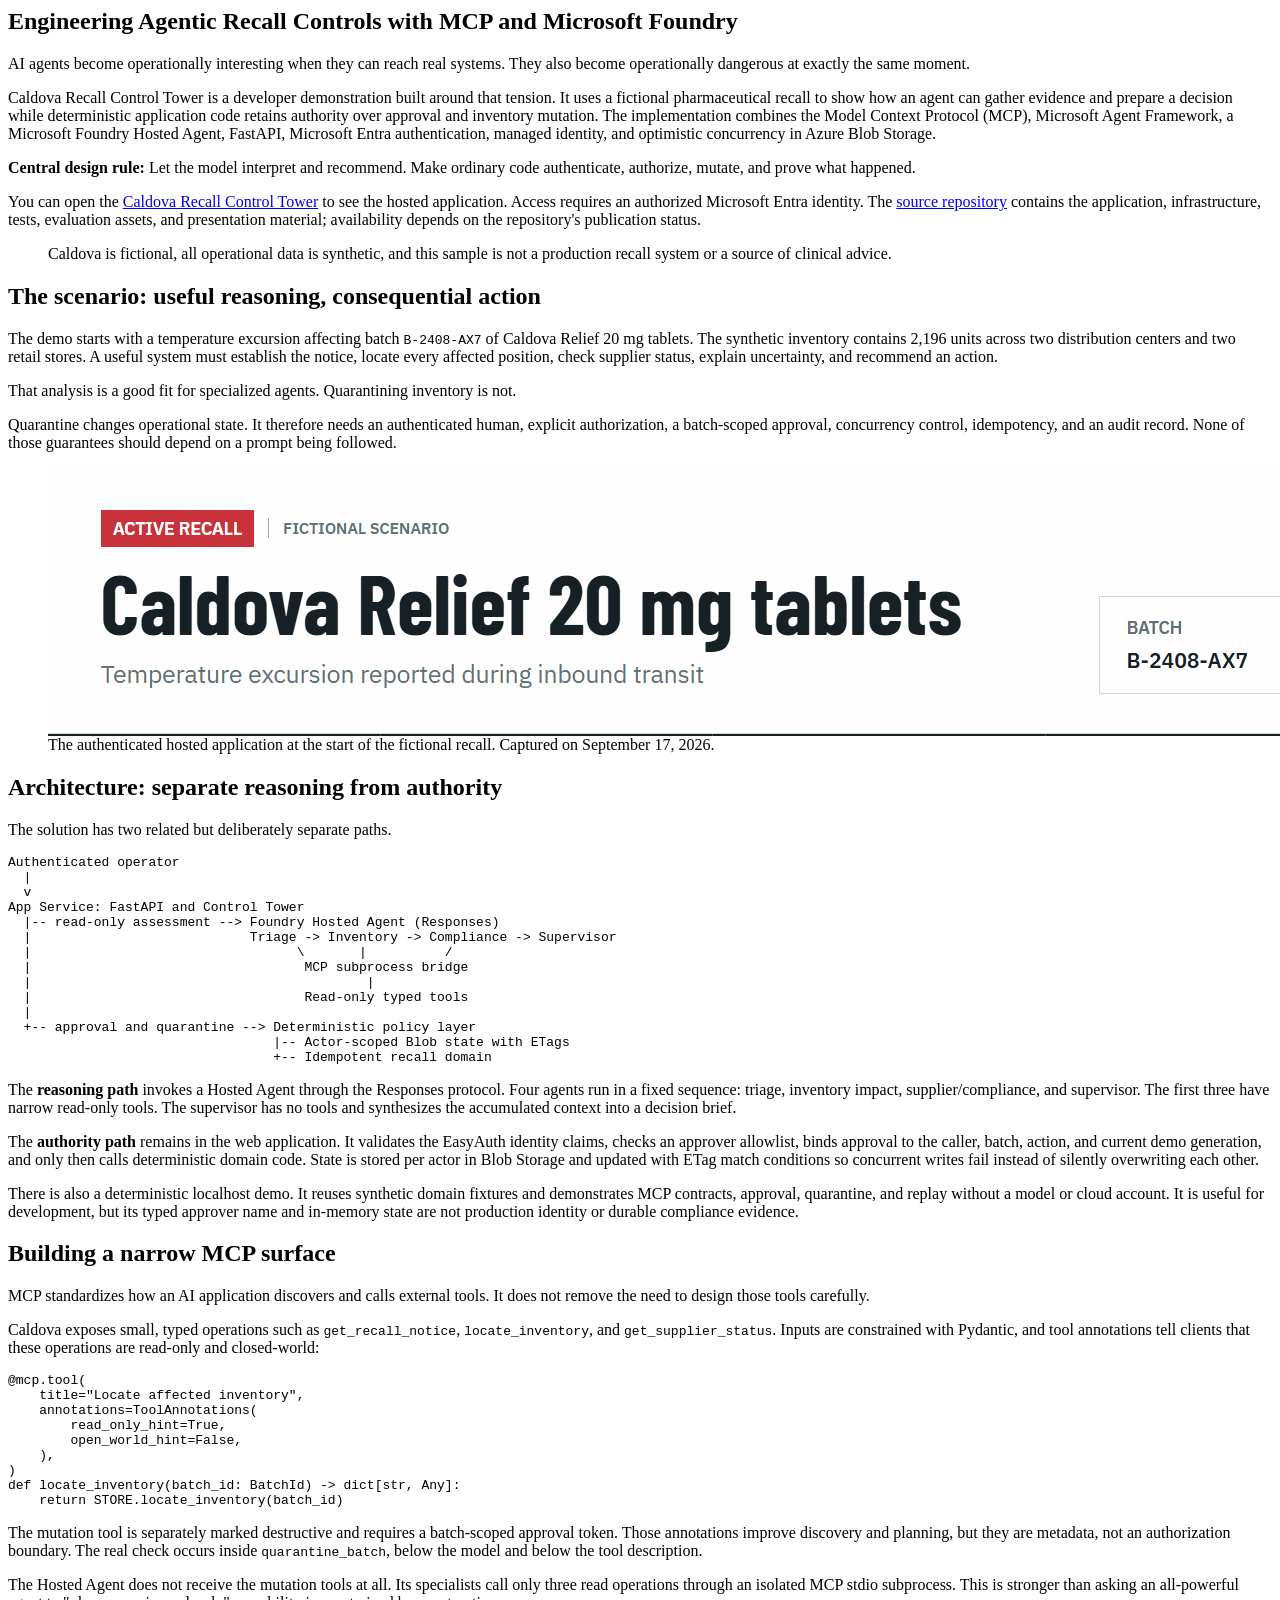
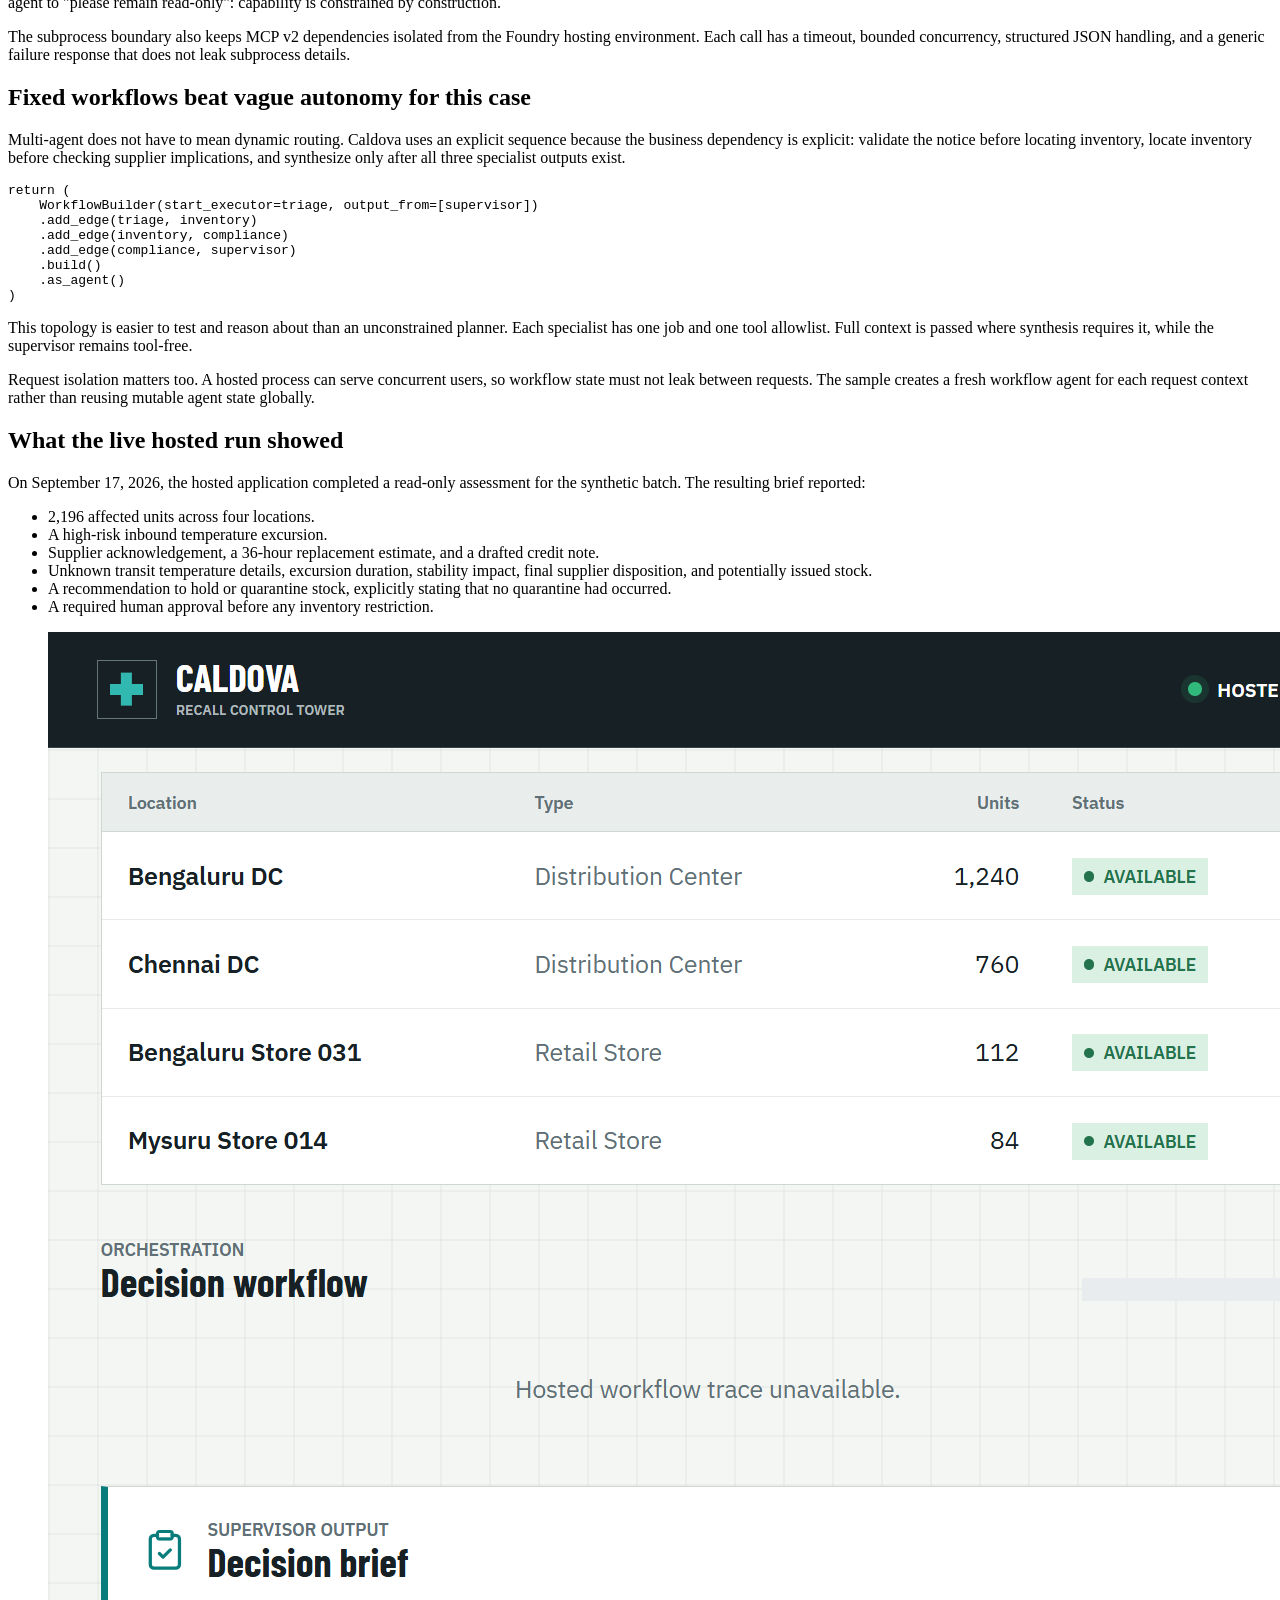
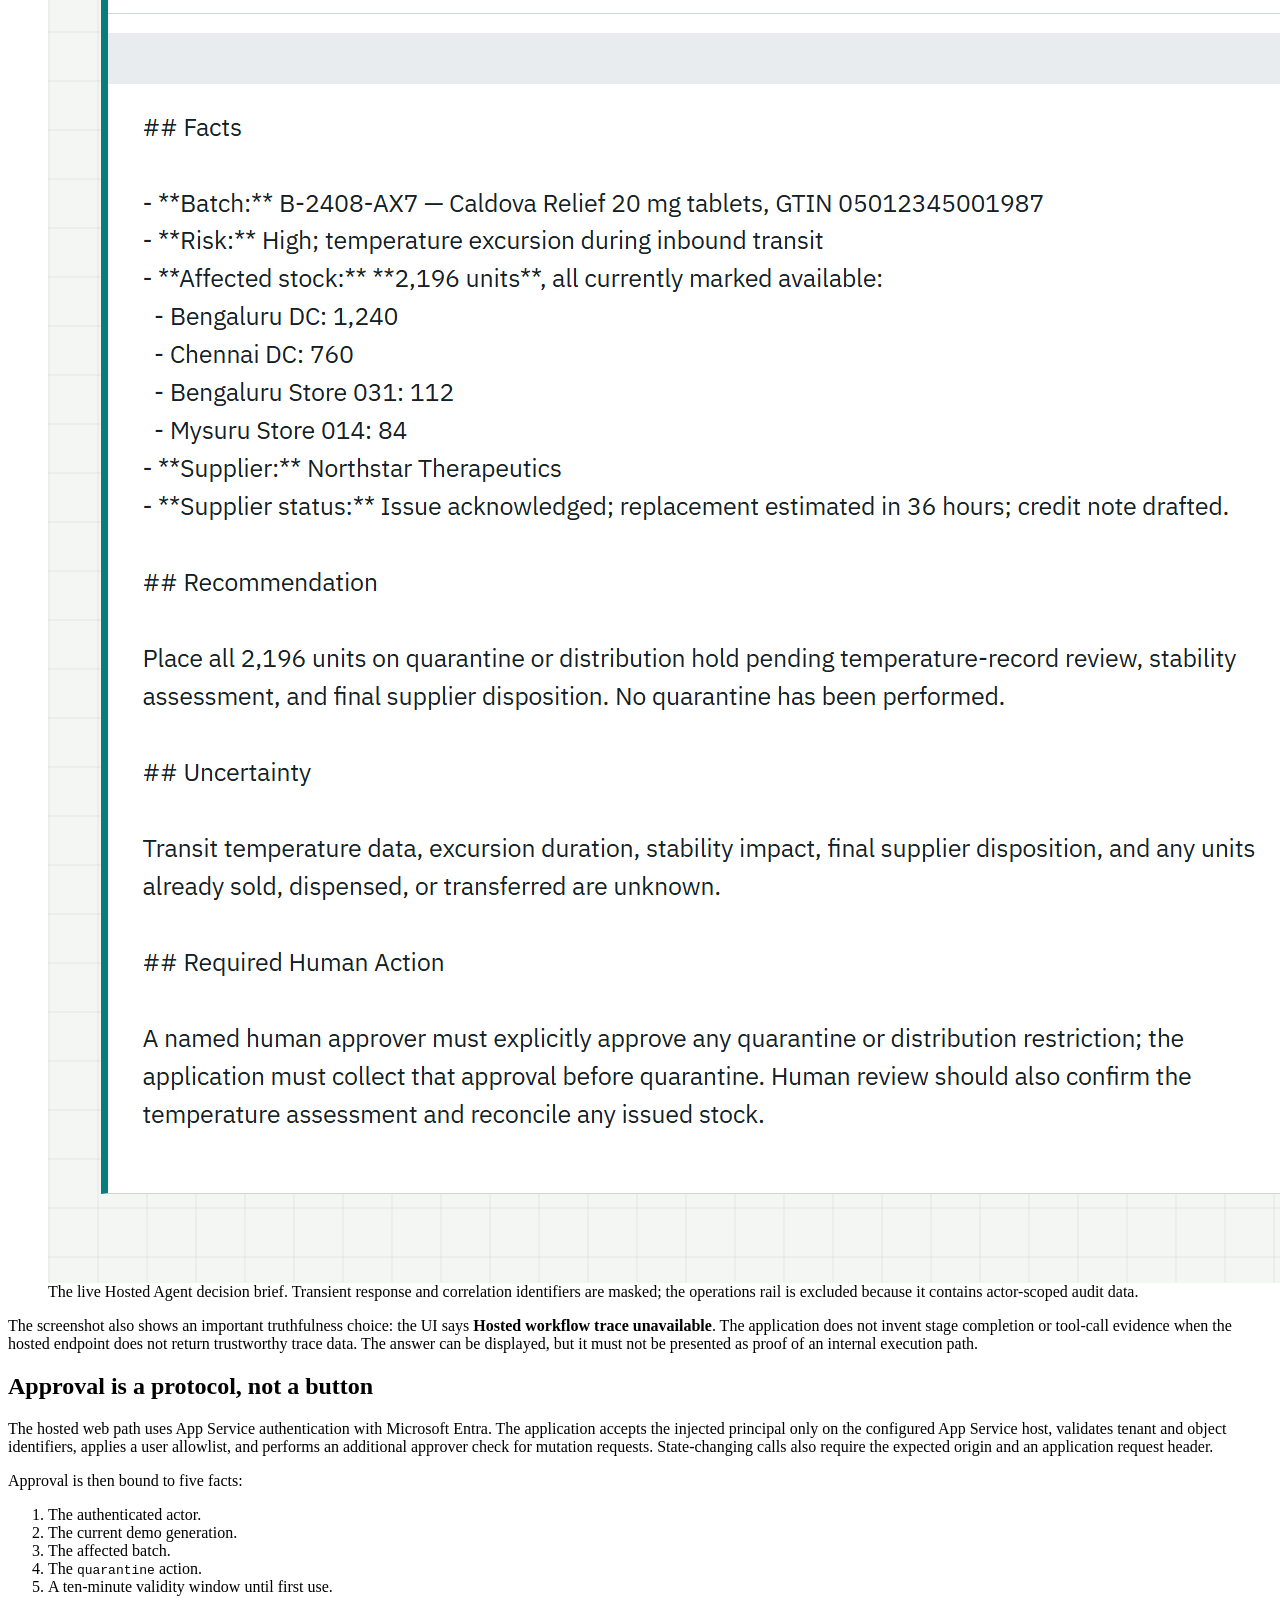
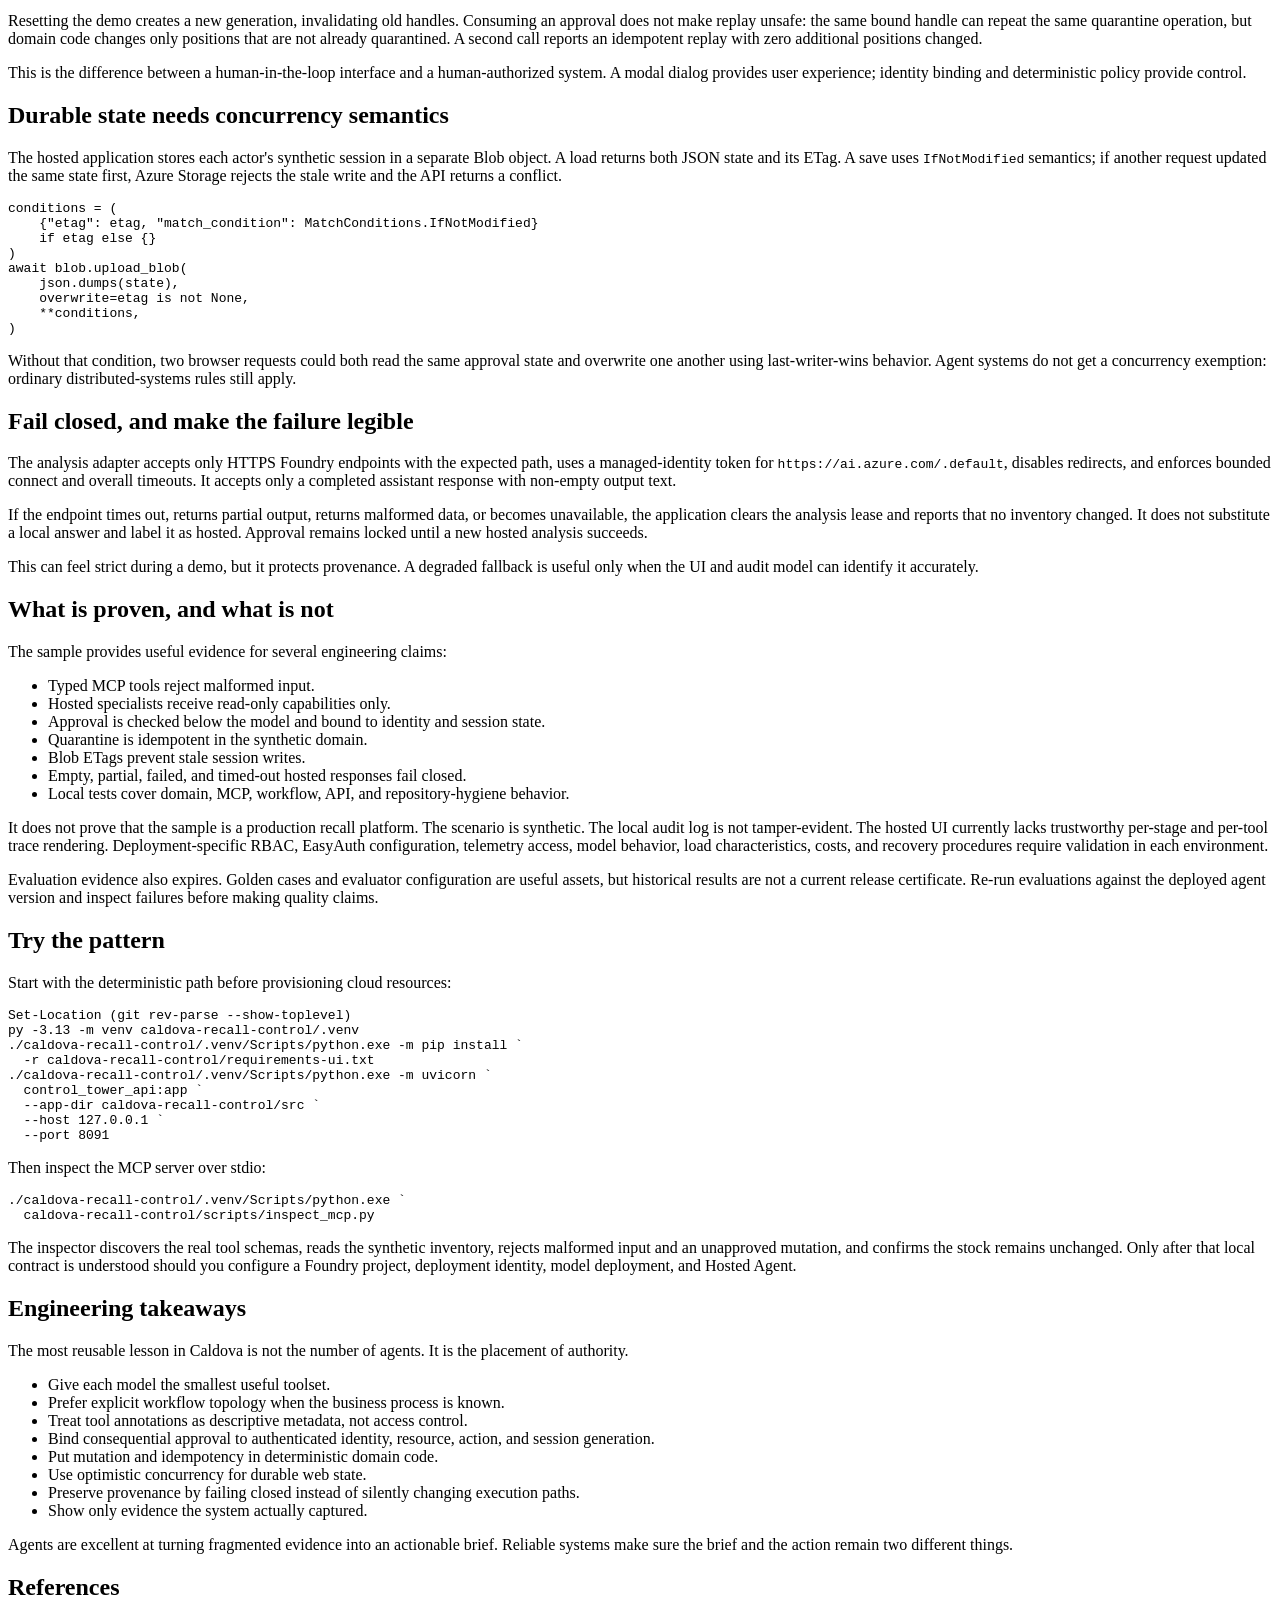
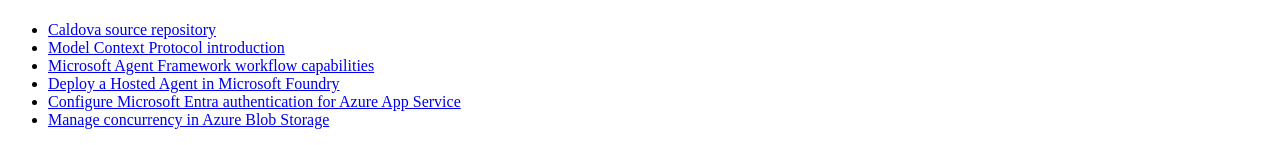
==== caldova-recall-control/blog/engineering-agentic-recall-controls.html @ e6fd1da8 "Add Caldova Recall Control Tower solution Introduce the complete local and hosted Caldova demonstrat" ====
<body>
  <article>
    <h1>Engineering Agentic Recall Controls with MCP and Microsoft Foundry</h1>

    <p>AI agents become operationally interesting when they can reach real systems. They also become operationally dangerous at exactly the same moment.</p>

    <p>Caldova Recall Control Tower is a developer demonstration built around that tension. It uses a fictional pharmaceutical recall to show how an agent can gather evidence and prepare a decision while deterministic application code retains authority over approval and inventory mutation. The implementation combines the Model Context Protocol (MCP), Microsoft Agent Framework, a Microsoft Foundry Hosted Agent, FastAPI, Microsoft Entra authentication, managed identity, and optimistic concurrency in Azure Blob Storage.</p>

    <p><strong>Central design rule:</strong> Let the model interpret and recommend. Make ordinary code authenticate, authorize, mutate, and prove what happened.</p>

    <p>You can open the <a href="https://caldova-web-ti3pdz737nyvg.azurewebsites.net/">Caldova Recall Control Tower</a> to see the hosted application. Access requires an authorized Microsoft Entra identity. The <a href="https://github.com/leestott/mcp-connect">source repository</a> contains the application, infrastructure, tests, evaluation assets, and presentation material; availability depends on the repository's publication status.</p>

    <blockquote><p>Caldova is fictional, all operational data is synthetic, and this sample is not a production recall system or a source of clinical advice.</p></blockquote>

    <h2>The scenario: useful reasoning, consequential action</h2>

    <p>The demo starts with a temperature excursion affecting batch <code>B-2408-AX7</code> of Caldova Relief 20 mg tablets. The synthetic inventory contains 2,196 units across two distribution centers and two retail stores. A useful system must establish the notice, locate every affected position, check supplier status, explain uncertainty, and recommend an action.</p>

    <p>That analysis is a good fit for specialized agents. Quarantining inventory is not.</p>

    <p>Quarantine changes operational state. It therefore needs an authenticated human, explicit authorization, a batch-scoped approval, concurrency control, idempotency, and an audit record. None of those guarantees should depend on a prompt being followed.</p>

    <figure>
      <img src="assets/caldova-hosted-recall-overview.png" alt="Hosted Caldova recall overview showing the fictional batch, supplier, severity, and assessment state">
      <figcaption>The authenticated hosted application at the start of the fictional recall. Captured on September 17, 2026.</figcaption>
    </figure>

    <h2>Architecture: separate reasoning from authority</h2>

    <p>The solution has two related but deliberately separate paths.</p>

    <pre><code>Authenticated operator
  |
  v
App Service: FastAPI and Control Tower
  |-- read-only assessment --&gt; Foundry Hosted Agent (Responses)
  |                            Triage -&gt; Inventory -&gt; Compliance -&gt; Supervisor
  |                                  \       |          /
  |                                   MCP subprocess bridge
  |                                           |
  |                                   Read-only typed tools
  |
  +-- approval and quarantine --&gt; Deterministic policy layer
                                  |-- Actor-scoped Blob state with ETags
                                  +-- Idempotent recall domain</code></pre>

    <p>The <strong>reasoning path</strong> invokes a Hosted Agent through the Responses protocol. Four agents run in a fixed sequence: triage, inventory impact, supplier/compliance, and supervisor. The first three have narrow read-only tools. The supervisor has no tools and synthesizes the accumulated context into a decision brief.</p>

    <p>The <strong>authority path</strong> remains in the web application. It validates the EasyAuth identity claims, checks an approver allowlist, binds approval to the caller, batch, action, and current demo generation, and only then calls deterministic domain code. State is stored per actor in Blob Storage and updated with ETag match conditions so concurrent writes fail instead of silently overwriting each other.</p>

    <p>There is also a deterministic localhost demo. It reuses synthetic domain fixtures and demonstrates MCP contracts, approval, quarantine, and replay without a model or cloud account. It is useful for development, but its typed approver name and in-memory state are not production identity or durable compliance evidence.</p>

    <h2>Building a narrow MCP surface</h2>

    <p>MCP standardizes how an AI application discovers and calls external tools. It does not remove the need to design those tools carefully.</p>

    <p>Caldova exposes small, typed operations such as <code>get_recall_notice</code>, <code>locate_inventory</code>, and <code>get_supplier_status</code>. Inputs are constrained with Pydantic, and tool annotations tell clients that these operations are read-only and closed-world:</p>

    <pre><code class="language-python">@mcp.tool(
    title="Locate affected inventory",
    annotations=ToolAnnotations(
        read_only_hint=True,
        open_world_hint=False,
    ),
)
def locate_inventory(batch_id: BatchId) -&gt; dict[str, Any]:
    return STORE.locate_inventory(batch_id)</code></pre>

    <p>The mutation tool is separately marked destructive and requires a batch-scoped approval token. Those annotations improve discovery and planning, but they are metadata, not an authorization boundary. The real check occurs inside <code>quarantine_batch</code>, below the model and below the tool description.</p>

    <p>The Hosted Agent does not receive the mutation tools at all. Its specialists call only three read operations through an isolated MCP stdio subprocess. This is stronger than asking an all-powerful agent to &quot;please remain read-only&quot;: capability is constrained by construction.</p>

    <p>The subprocess boundary also keeps MCP v2 dependencies isolated from the Foundry hosting environment. Each call has a timeout, bounded concurrency, structured JSON handling, and a generic failure response that does not leak subprocess details.</p>

    <h2>Fixed workflows beat vague autonomy for this case</h2>

    <p>Multi-agent does not have to mean dynamic routing. Caldova uses an explicit sequence because the business dependency is explicit: validate the notice before locating inventory, locate inventory before checking supplier implications, and synthesize only after all three specialist outputs exist.</p>

    <pre><code class="language-python">return (
    WorkflowBuilder(start_executor=triage, output_from=[supervisor])
    .add_edge(triage, inventory)
    .add_edge(inventory, compliance)
    .add_edge(compliance, supervisor)
    .build()
    .as_agent()
)</code></pre>

    <p>This topology is easier to test and reason about than an unconstrained planner. Each specialist has one job and one tool allowlist. Full context is passed where synthesis requires it, while the supervisor remains tool-free.</p>

    <p>Request isolation matters too. A hosted process can serve concurrent users, so workflow state must not leak between requests. The sample creates a fresh workflow agent for each request context rather than reusing mutable agent state globally.</p>

    <h2>What the live hosted run showed</h2>

    <p>On September 17, 2026, the hosted application completed a read-only assessment for the synthetic batch. The resulting brief reported:</p>

    <ul>
      <li>2,196 affected units across four locations.</li>
      <li>A high-risk inbound temperature excursion.</li>
      <li>Supplier acknowledgement, a 36-hour replacement estimate, and a drafted credit note.</li>
      <li>Unknown transit temperature details, excursion duration, stability impact, final supplier disposition, and potentially issued stock.</li>
      <li>A recommendation to hold or quarantine stock, explicitly stating that no quarantine had occurred.</li>
      <li>A required human approval before any inventory restriction.</li>
    </ul>

    <figure>
      <img src="assets/caldova-hosted-decision-brief.png" alt="Hosted Caldova inventory and model-generated decision brief with transient request identifiers masked">
      <figcaption>The live Hosted Agent decision brief. Transient response and correlation identifiers are masked; the operations rail is excluded because it contains actor-scoped audit data.</figcaption>
    </figure>

    <p>The screenshot also shows an important truthfulness choice: the UI says <strong>Hosted workflow trace unavailable</strong>. The application does not invent stage completion or tool-call evidence when the hosted endpoint does not return trustworthy trace data. The answer can be displayed, but it must not be presented as proof of an internal execution path.</p>

    <h2>Approval is a protocol, not a button</h2>

    <p>The hosted web path uses App Service authentication with Microsoft Entra. The application accepts the injected principal only on the configured App Service host, validates tenant and object identifiers, applies a user allowlist, and performs an additional approver check for mutation requests. State-changing calls also require the expected origin and an application request header.</p>

    <p>Approval is then bound to five facts:</p>

    <ol>
      <li>The authenticated actor.</li>
      <li>The current demo generation.</li>
      <li>The affected batch.</li>
      <li>The <code>quarantine</code> action.</li>
      <li>A ten-minute validity window until first use.</li>
    </ol>

    <p>Resetting the demo creates a new generation, invalidating old handles. Consuming an approval does not make replay unsafe: the same bound handle can repeat the same quarantine operation, but domain code changes only positions that are not already quarantined. A second call reports an idempotent replay with zero additional positions changed.</p>

    <p>This is the difference between a human-in-the-loop interface and a human-authorized system. A modal dialog provides user experience; identity binding and deterministic policy provide control.</p>

    <h2>Durable state needs concurrency semantics</h2>

    <p>The hosted application stores each actor's synthetic session in a separate Blob object. A load returns both JSON state and its ETag. A save uses <code>IfNotModified</code> semantics; if another request updated the same state first, Azure Storage rejects the stale write and the API returns a conflict.</p>

    <pre><code class="language-python">conditions = (
    {"etag": etag, "match_condition": MatchConditions.IfNotModified}
    if etag else {}
)
await blob.upload_blob(
    json.dumps(state),
    overwrite=etag is not None,
    **conditions,
)</code></pre>

    <p>Without that condition, two browser requests could both read the same approval state and overwrite one another using last-writer-wins behavior. Agent systems do not get a concurrency exemption: ordinary distributed-systems rules still apply.</p>

    <h2>Fail closed, and make the failure legible</h2>

    <p>The analysis adapter accepts only HTTPS Foundry endpoints with the expected path, uses a managed-identity token for <code>https://ai.azure.com/.default</code>, disables redirects, and enforces bounded connect and overall timeouts. It accepts only a completed assistant response with non-empty output text.</p>

    <p>If the endpoint times out, returns partial output, returns malformed data, or becomes unavailable, the application clears the analysis lease and reports that no inventory changed. It does not substitute a local answer and label it as hosted. Approval remains locked until a new hosted analysis succeeds.</p>

    <p>This can feel strict during a demo, but it protects provenance. A degraded fallback is useful only when the UI and audit model can identify it accurately.</p>

    <h2>What is proven, and what is not</h2>

    <p>The sample provides useful evidence for several engineering claims:</p>

    <ul>
      <li>Typed MCP tools reject malformed input.</li>
      <li>Hosted specialists receive read-only capabilities only.</li>
      <li>Approval is checked below the model and bound to identity and session state.</li>
      <li>Quarantine is idempotent in the synthetic domain.</li>
      <li>Blob ETags prevent stale session writes.</li>
      <li>Empty, partial, failed, and timed-out hosted responses fail closed.</li>
      <li>Local tests cover domain, MCP, workflow, API, and repository-hygiene behavior.</li>
    </ul>

    <p>It does not prove that the sample is a production recall platform. The scenario is synthetic. The local audit log is not tamper-evident. The hosted UI currently lacks trustworthy per-stage and per-tool trace rendering. Deployment-specific RBAC, EasyAuth configuration, telemetry access, model behavior, load characteristics, costs, and recovery procedures require validation in each environment.</p>

    <p>Evaluation evidence also expires. Golden cases and evaluator configuration are useful assets, but historical results are not a current release certificate. Re-run evaluations against the deployed agent version and inspect failures before making quality claims.</p>

    <h2>Try the pattern</h2>

    <p>Start with the deterministic path before provisioning cloud resources:</p>

    <pre><code class="language-powershell">Set-Location (git rev-parse --show-toplevel)
py -3.13 -m venv caldova-recall-control/.venv
./caldova-recall-control/.venv/Scripts/python.exe -m pip install `
  -r caldova-recall-control/requirements-ui.txt
./caldova-recall-control/.venv/Scripts/python.exe -m uvicorn `
  control_tower_api:app `
  --app-dir caldova-recall-control/src `
  --host 127.0.0.1 `
  --port 8091</code></pre>

    <p>Then inspect the MCP server over stdio:</p>

    <pre><code class="language-powershell">./caldova-recall-control/.venv/Scripts/python.exe `
  caldova-recall-control/scripts/inspect_mcp.py</code></pre>

    <p>The inspector discovers the real tool schemas, reads the synthetic inventory, rejects malformed input and an unapproved mutation, and confirms the stock remains unchanged. Only after that local contract is understood should you configure a Foundry project, deployment identity, model deployment, and Hosted Agent.</p>

    <h2>Engineering takeaways</h2>

    <p>The most reusable lesson in Caldova is not the number of agents. It is the placement of authority.</p>

    <ul>
      <li>Give each model the smallest useful toolset.</li>
      <li>Prefer explicit workflow topology when the business process is known.</li>
      <li>Treat tool annotations as descriptive metadata, not access control.</li>
      <li>Bind consequential approval to authenticated identity, resource, action, and session generation.</li>
      <li>Put mutation and idempotency in deterministic domain code.</li>
      <li>Use optimistic concurrency for durable web state.</li>
      <li>Preserve provenance by failing closed instead of silently changing execution paths.</li>
      <li>Show only evidence the system actually captured.</li>
    </ul>

    <p>Agents are excellent at turning fragmented evidence into an actionable brief. Reliable systems make sure the brief and the action remain two different things.</p>

    <h2>References</h2>

    <ul>
      <li><a href="https://github.com/leestott/mcp-connect">Caldova source repository</a></li>
      <li><a href="https://modelcontextprotocol.io/docs/getting-started/intro">Model Context Protocol introduction</a></li>
      <li><a href="https://learn.microsoft.com/en-us/agent-framework/workflows/">Microsoft Agent Framework workflow capabilities</a></li>
      <li><a href="https://learn.microsoft.com/en-us/azure/foundry/agents/how-to/deploy-hosted-agent">Deploy a Hosted Agent in Microsoft Foundry</a></li>
      <li><a href="https://learn.microsoft.com/en-us/azure/app-service/configure-authentication-provider-aad">Configure Microsoft Entra authentication for Azure App Service</a></li>
      <li><a href="https://learn.microsoft.com/en-us/azure/storage/blobs/concurrency-manage">Manage concurrency in Azure Blob Storage</a></li>
    </ul>
  </article>
</body>
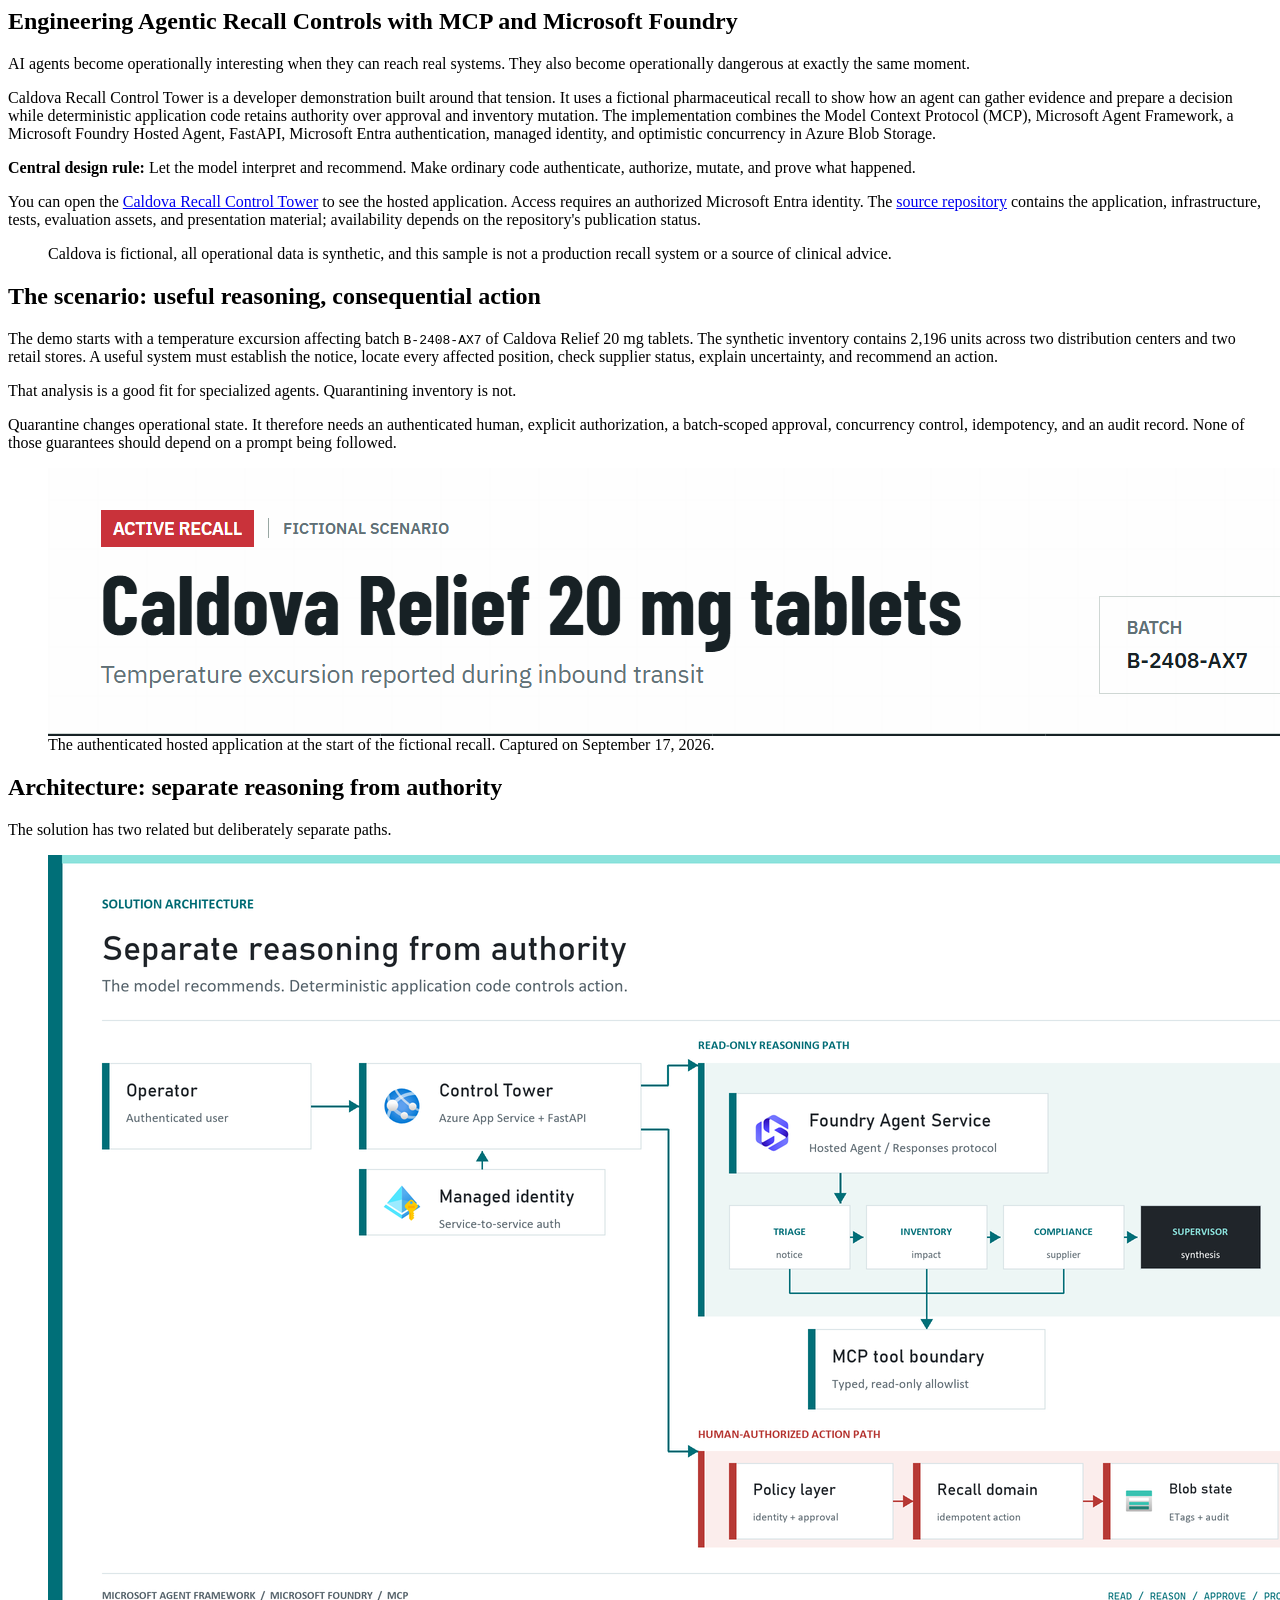
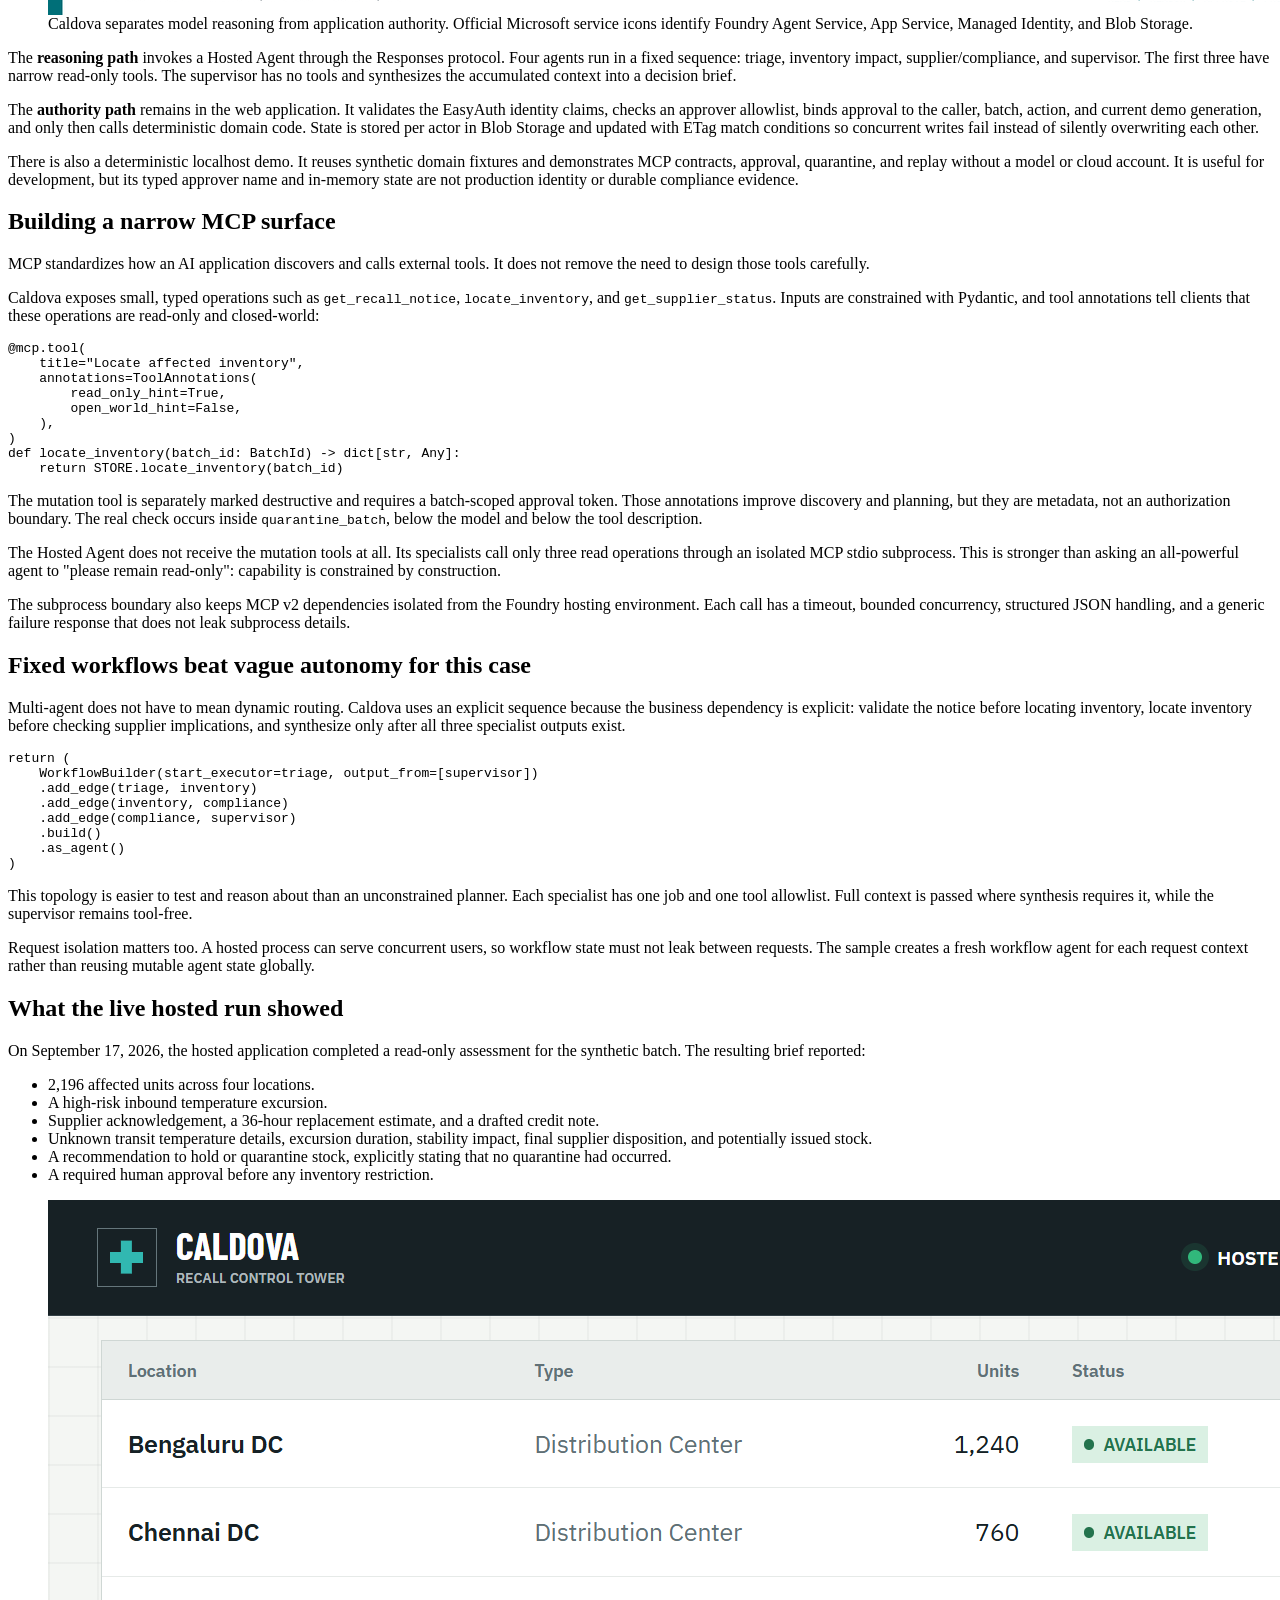
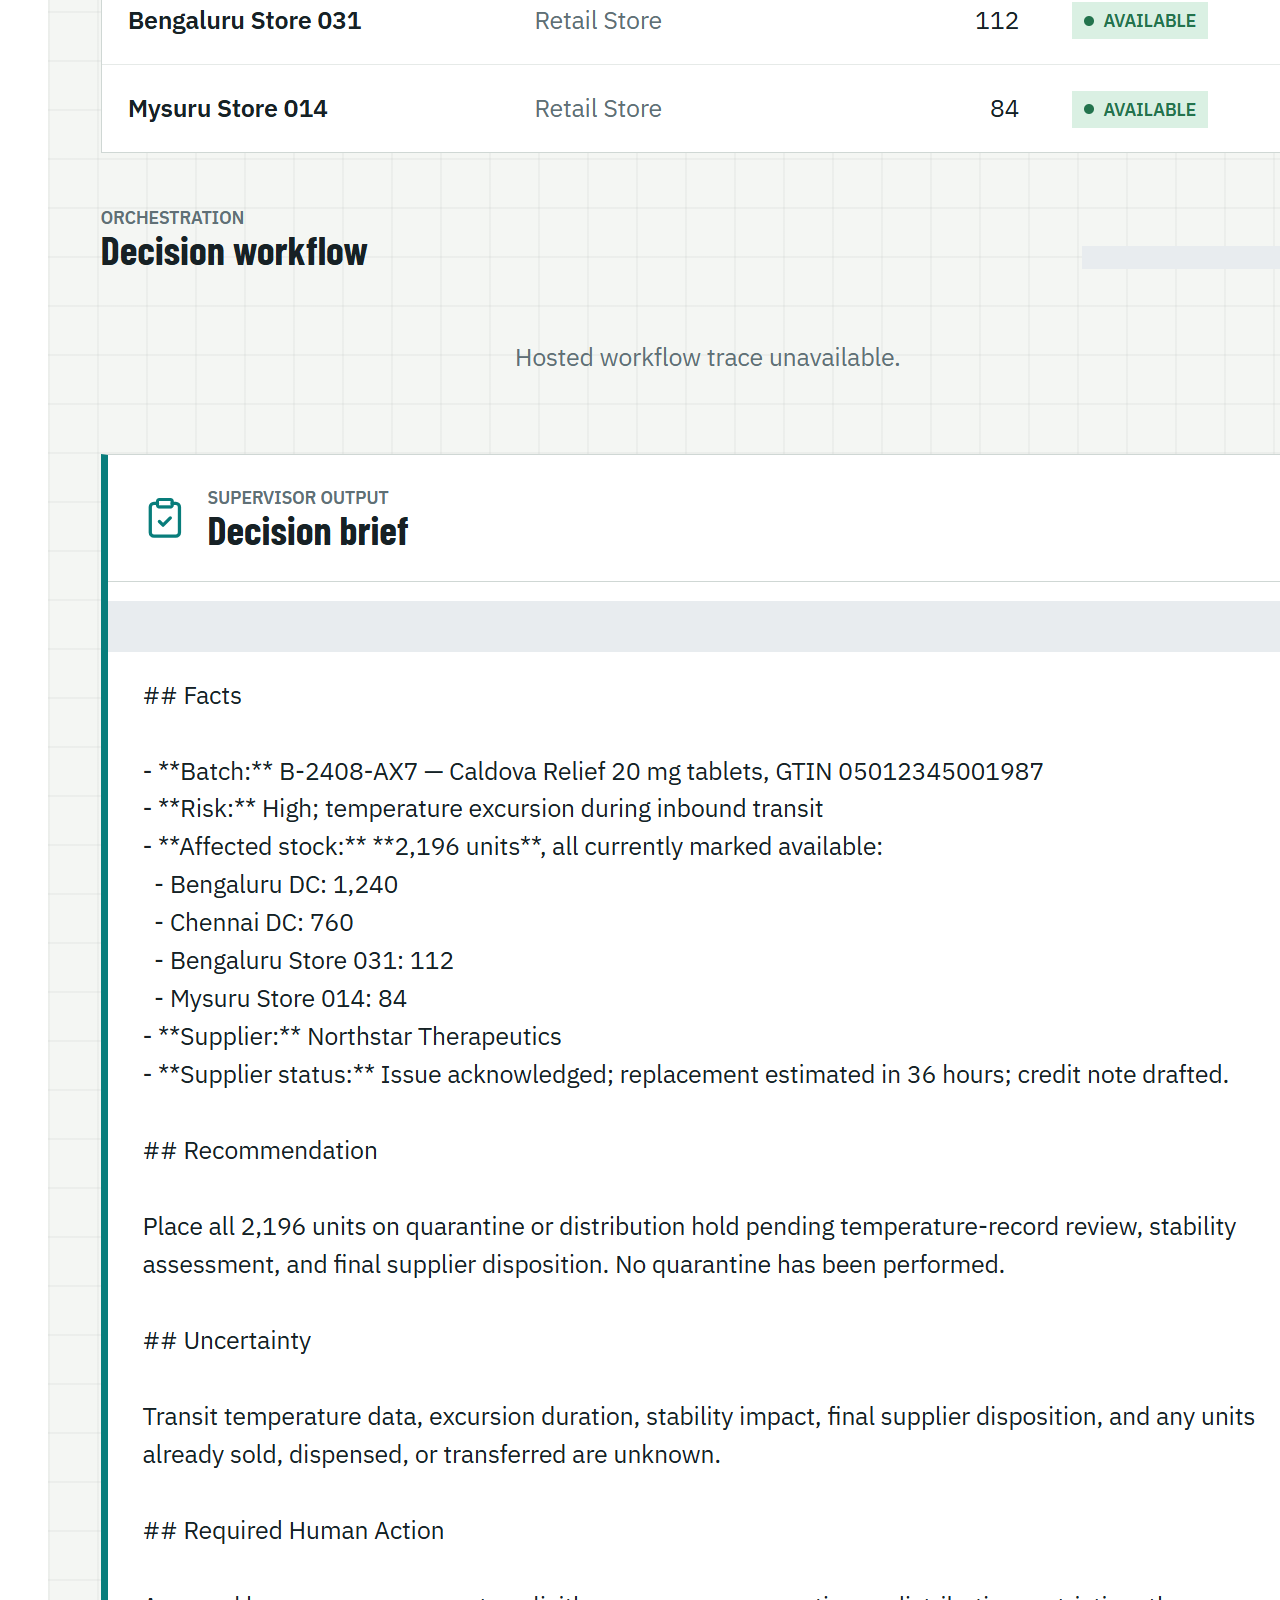
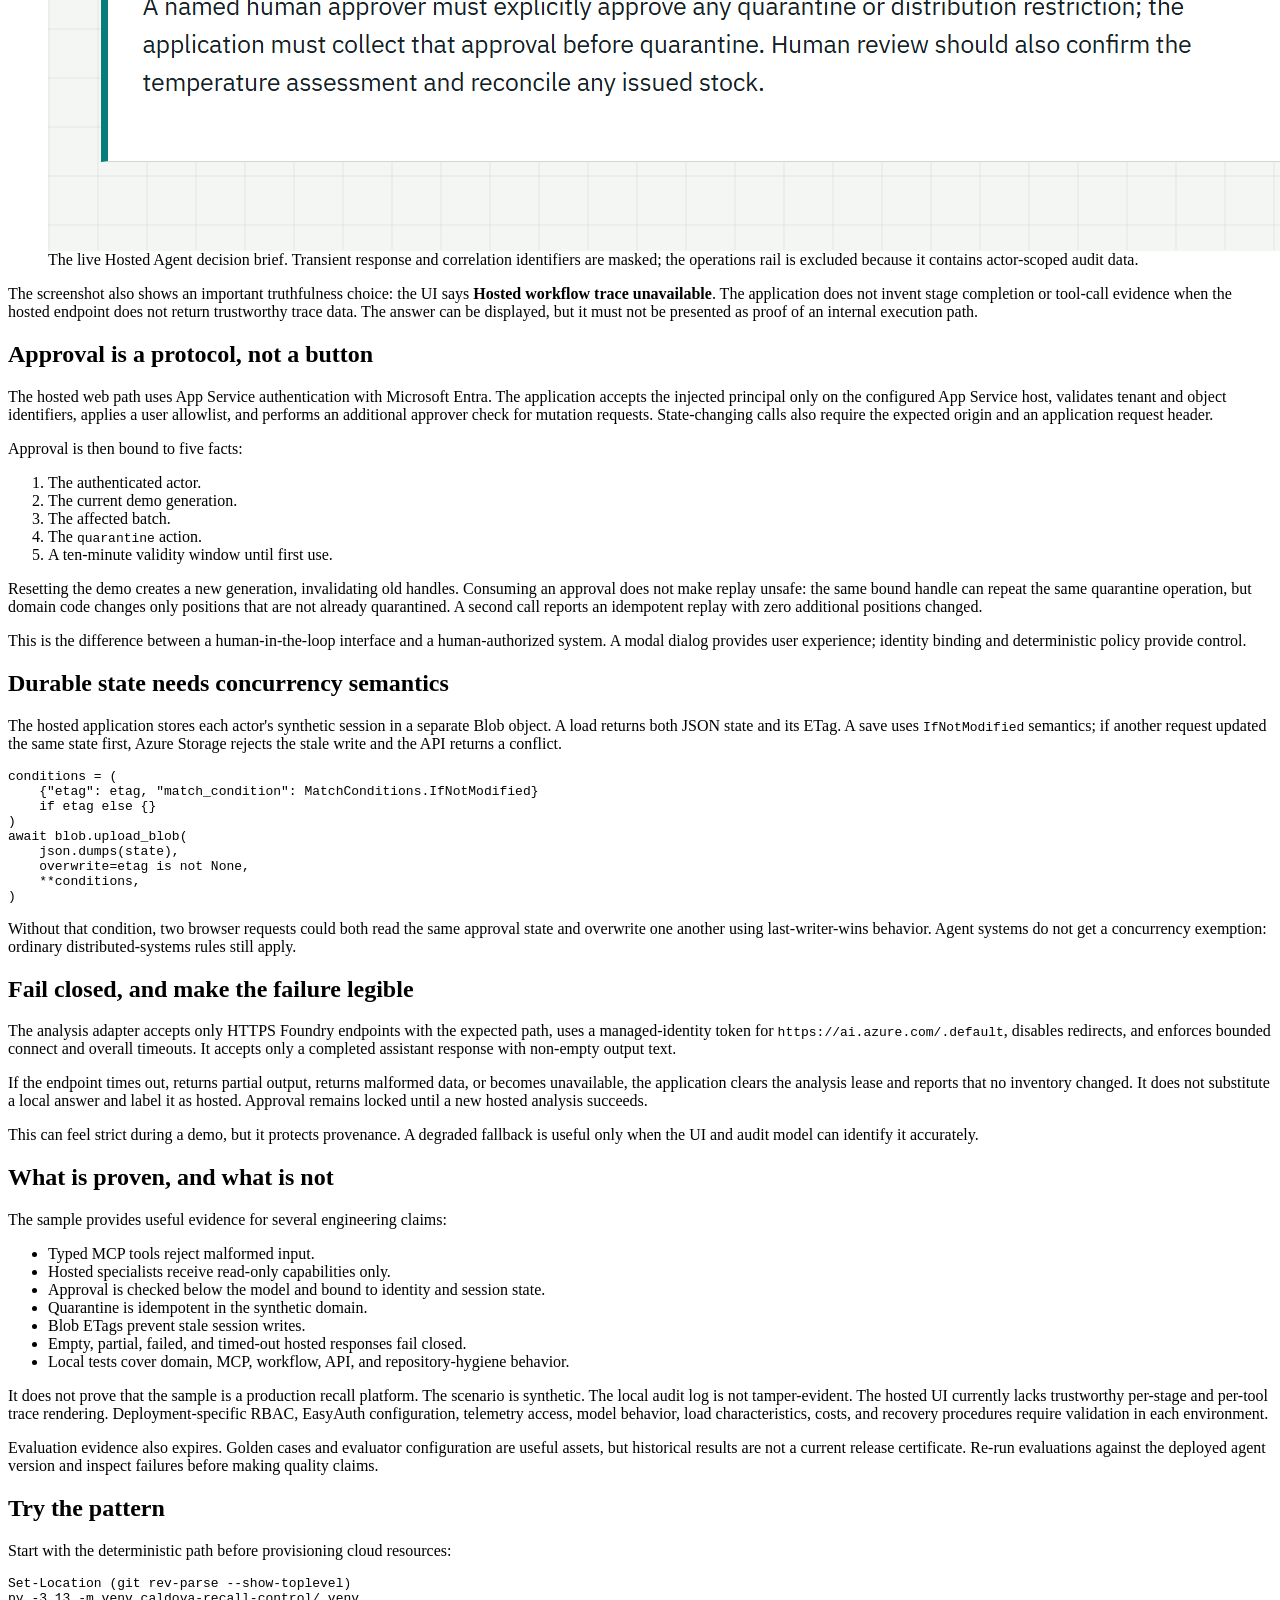
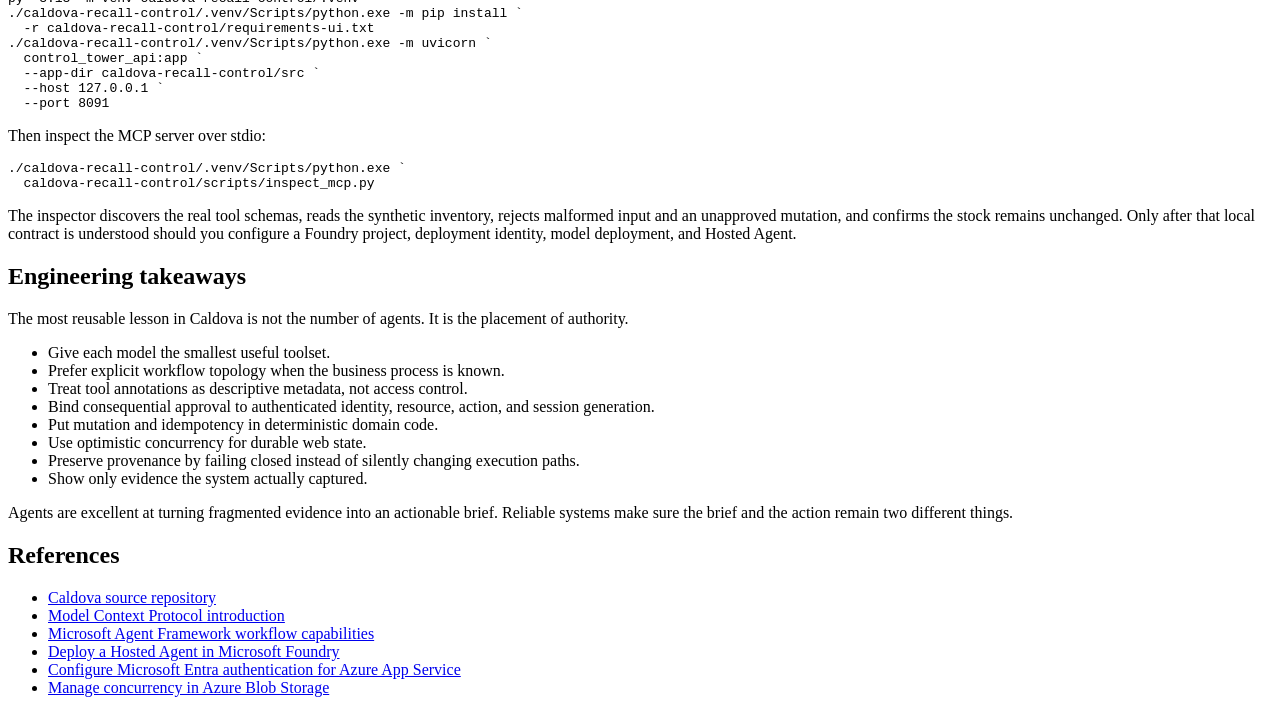
==== commit 0f644c0f: "Add final branded presentation for MCP Community Connect Bengaluru" ====
--- a/caldova-recall-control/blog/engineering-agentic-recall-controls.html
+++ b/caldova-recall-control/blog/engineering-agentic-recall-controls.html
@@ -29,20 +29,10 @@
 
     <p>The solution has two related but deliberately separate paths.</p>
 
-    <pre><code>Authenticated operator
-  |
-  v
-App Service: FastAPI and Control Tower
-  |-- read-only assessment --&gt; Foundry Hosted Agent (Responses)
-  |                            Triage -&gt; Inventory -&gt; Compliance -&gt; Supervisor
-  |                                  \       |          /
-  |                                   MCP subprocess bridge
-  |                                           |
-  |                                   Read-only typed tools
-  |
-  +-- approval and quarantine --&gt; Deterministic policy layer
-                                  |-- Actor-scoped Blob state with ETags
-                                  +-- Idempotent recall domain</code></pre>
+    <figure>
+      <img src="assets/caldova-agent-architecture.png" alt="Caldova architecture separating a read-only Foundry Agent reasoning path from the human-authorized deterministic action path">
+      <figcaption>Caldova separates model reasoning from application authority. Official Microsoft service icons identify Foundry Agent Service, App Service, Managed Identity, and Blob Storage.</figcaption>
+    </figure>
 
     <p>The <strong>reasoning path</strong> invokes a Hosted Agent through the Responses protocol. Four agents run in a fixed sequence: triage, inventory impact, supplier/compliance, and supervisor. The first three have narrow read-only tools. The supervisor has no tools and synthesizes the accumulated context into a decision brief.</p>
 
